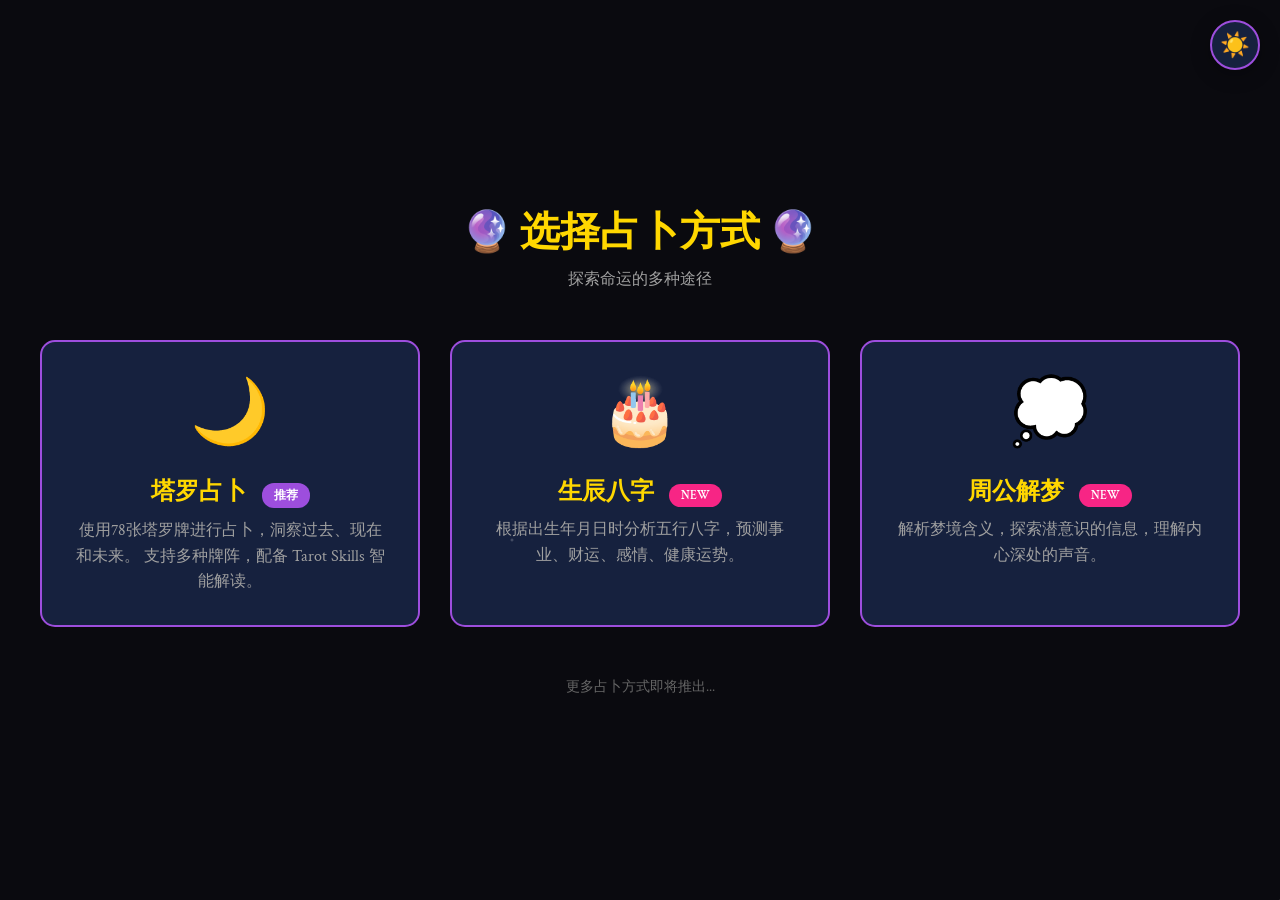
==== frontend/divination-selector.html @ 0aa402af "init code base" ====
<!DOCTYPE html>
<html lang="zh-CN">
<head>
  <meta charset="UTF-8">
  <meta name="viewport" content="width=device-width, initial-scale=1.0">
  <title>选择占卜方式 - AI 占卜系统</title>
  <link rel="stylesheet" href="css/variables.css">
  <link rel="stylesheet" href="css/base.css">
  <link rel="stylesheet" href="css/themes.css">
  <style>
    .selector-container {
      min-height: 100vh;
      display: flex;
      flex-direction: column;
      align-items: center;
      justify-content: center;
      padding: 40px 20px;
    }
    
    .selector-title {
      font-size: 2.5rem;
      color: var(--color-gold);
      margin-bottom: 10px;
      text-align: center;
    }
    
    .selector-subtitle {
      color: var(--color-text-secondary);
      margin-bottom: 50px;
      text-align: center;
    }
    
    .divination-grid {
      display: grid;
      grid-template-columns: repeat(auto-fit, minmax(300px, 1fr));
      gap: 30px;
      max-width: 1200px;
      width: 100%;
    }
    
    .divination-card {
      background: var(--color-bg-card);
      border: 2px solid var(--color-accent-primary);
      border-radius: 15px;
      padding: 30px;
      cursor: pointer;
      transition: all var(--transition-normal);
      text-decoration: none;
      color: inherit;
      display: block;
    }
    
    .divination-card:hover {
      transform: translateY(-10px);
      box-shadow: var(--shadow-glow);
      border-color: var(--color-gold);
    }
    
    .divination-icon {
      font-size: 4rem;
      margin-bottom: 20px;
      text-align: center;
    }
    
    .divination-name {
      font-size: 1.5rem;
      font-weight: 600;
      color: var(--color-gold);
      margin-bottom: 10px;
      text-align: center;
    }
    
    .divination-desc {
      color: var(--color-text-secondary);
      line-height: 1.6;
      text-align: center;
    }
    
    .badge {
      display: inline-block;
      background: var(--color-accent-primary);
      color: white;
      padding: 4px 12px;
      border-radius: 12px;
      font-size: 0.75rem;
      margin-left: 10px;
    }
  </style>
</head>
<body>
  <!-- 主题切换按钮 -->
  <button class="theme-toggle" id="theme-toggle" title="切换主题">☀️</button>

  <div class="selector-container">
    <h1 class="selector-title">🔮 选择占卜方式 🔮</h1>
    <p class="selector-subtitle">探索命运的多种途径</p>

    <div class="divination-grid">
      <a href="index.html" class="divination-card">
        <div class="divination-icon">🌙</div>
        <h2 class="divination-name">
          塔罗占卜
          <span class="badge">推荐</span>
        </h2>
        <p class="divination-desc">
          使用78张塔罗牌进行占卜，洞察过去、现在和未来。
          支持多种牌阵，配备 Tarot Skills 智能解读。
        </p>
      </a>

      <a href="birthday.html" class="divination-card">
        <div class="divination-icon">🎂</div>
        <h2 class="divination-name">
          生辰八字
          <span class="badge" style="background: var(--color-accent-secondary);">NEW</span>
        </h2>
        <p class="divination-desc">
          根据出生年月日时分析五行八字，预测事业、财运、感情、健康运势。
        </p>
      </a>

      <a href="dream.html" class="divination-card">
        <div class="divination-icon">💭</div>
        <h2 class="divination-name">
          周公解梦
          <span class="badge" style="background: var(--color-accent-secondary);">NEW</span>
        </h2>
        <p class="divination-desc">
          解析梦境含义，探索潜意识的信息，理解内心深处的声音。
        </p>
      </a>
    </div>

    <p style="margin-top: 50px; color: var(--color-text-muted); font-size: 0.9rem;">
      更多占卜方式即将推出...
    </p>
  </div>

  <script type="module">
    import { initTheme, toggleTheme } from './js/utils/theme.js';
    
    // 初始化主题
    initTheme();
    
    // 主题切换
    document.getElementById('theme-toggle').addEventListener('click', toggleTheme);
  </script>
</body>
</html>
---- frontend/css/variables.css ----
/* CSS 变量定义 */
:root {
  /* 神秘塔罗主题 */
  --color-bg-primary: #0a0a0f;
  --color-bg-secondary: #1a1a2e;
  --color-bg-card: #16213e;
  
  --color-accent-primary: #9d4edd;    /* 紫色 - 神秘 */
  --color-accent-secondary: #f72585;  /* 品红 - 能量 */
  --color-gold: #ffd700;              /* 金色 - 强调 */
  --color-silver: #c0c0c0;            /* 银色 - 次级 */
  
  --color-text-primary: #e0e0e0;
  --color-text-secondary: #a0a0a0;
  --color-text-muted: #666;
  
  /* 动画参数 */
  --transition-fast: 0.2s ease;
  --transition-normal: 0.4s ease;
  --transition-slow: 0.8s ease;
  
  /* 阴影 */
  --shadow-glow: 0 0 20px rgba(157, 78, 221, 0.5);
  --shadow-card: 0 4px 20px rgba(0, 0, 0, 0.3);
  
  /* 字体 */
  --font-display: 'Cinzel', serif;
  --font-body: 'Crimson Text', serif;
}
---- frontend/css/base.css ----
/* 基础样式 */
@import url('https://fonts.googleapis.com/css2?family=Cinzel:wght@400;600;700&family=Crimson+Text:ital,wght@0,400;0,600;1,400&display=swap');

* {
  margin: 0;
  padding: 0;
  box-sizing: border-box;
}

body {
  font-family: var(--font-body);
  background: var(--color-bg-primary);
  color: var(--color-text-primary);
  min-height: 100vh;
  position: relative;
  overflow-x: hidden;
}

/* 星空背景 */
body::before {
  content: '';
  position: fixed;
  top: 0;
  left: 0;
  width: 100%;
  height: 100%;
  background-image: 
    radial-gradient(2px 2px at 20% 30%, white, transparent),
    radial-gradient(2px 2px at 60% 70%, white, transparent),
    radial-gradient(1px 1px at 50% 50%, white, transparent),
    radial-gradient(1px 1px at 80% 10%, white, transparent),
    radial-gradient(2px 2px at 90% 60%, white, transparent),
    radial-gradient(1px 1px at 33% 80%, white, transparent);
  background-size: 200% 200%;
  background-position: 0% 0%;
  opacity: 0.3;
  pointer-events: none;
  z-index: 0;
  animation: stars 200s linear infinite;
}

@keyframes stars {
  from { background-position: 0% 0%; }
  to { background-position: 100% 100%; }
}

/* 滚动条样式 */
::-webkit-scrollbar {
  width: 8px;
  height: 8px;
}

::-webkit-scrollbar-track {
  background: var(--color-bg-secondary);
}

::-webkit-scrollbar-thumb {
  background: var(--color-accent-primary);
  border-radius: 4px;
}

::-webkit-scrollbar-thumb:hover {
  background: var(--color-accent-secondary);
}
---- frontend/css/themes.css ----
/* 主题切换样式 */

/* 亮色主题 */
body.light-theme {
  --color-bg-primary: #f5f5f7;
  --color-bg-secondary: #ffffff;
  --color-bg-card: #f9f9fb;
  
  --color-accent-primary: #7c3aed;
  --color-accent-secondary: #db2777;
  --color-gold: #f59e0b;
  --color-silver: #6b7280;
  
  --color-text-primary: #1f2937;
  --color-text-secondary: #4b5563;
  --color-text-muted: #9ca3af;
  
  --shadow-glow: 0 0 20px rgba(124, 58, 237, 0.3);
  --shadow-card: 0 4px 20px rgba(0, 0, 0, 0.1);
}

/* 亮色主题 - 星空背景调整 */
body.light-theme::before {
  background-image: 
    radial-gradient(2px 2px at 20% 30%, #9ca3af, transparent),
    radial-gradient(2px 2px at 60% 70%, #9ca3af, transparent),
    radial-gradient(1px 1px at 50% 50%, #9ca3af, transparent),
    radial-gradient(1px 1px at 80% 10%, #9ca3af, transparent),
    radial-gradient(2px 2px at 90% 60%, #9ca3af, transparent),
    radial-gradient(1px 1px at 33% 80%, #9ca3af, transparent);
  opacity: 0.15;
}

/* 主题切换按钮 */
.theme-toggle {
  position: fixed;
  top: 20px;
  right: 20px;
  z-index: 1000;
  background: var(--color-bg-card);
  border: 2px solid var(--color-accent-primary);
  border-radius: 50%;
  width: 50px;
  height: 50px;
  display: flex;
  align-items: center;
  justify-content: center;
  cursor: pointer;
  font-size: 1.5rem;
  transition: all var(--transition-normal);
  box-shadow: var(--shadow-card);
}

.theme-toggle:hover {
  transform: scale(1.1) rotate(15deg);
  box-shadow: var(--shadow-glow);
}

.theme-toggle:active {
  transform: scale(0.95);
}

/* 主题切换动画 */
body.theme-transitioning * {
  transition: background-color 0.3s ease, color 0.3s ease, border-color 0.3s ease !important;
}
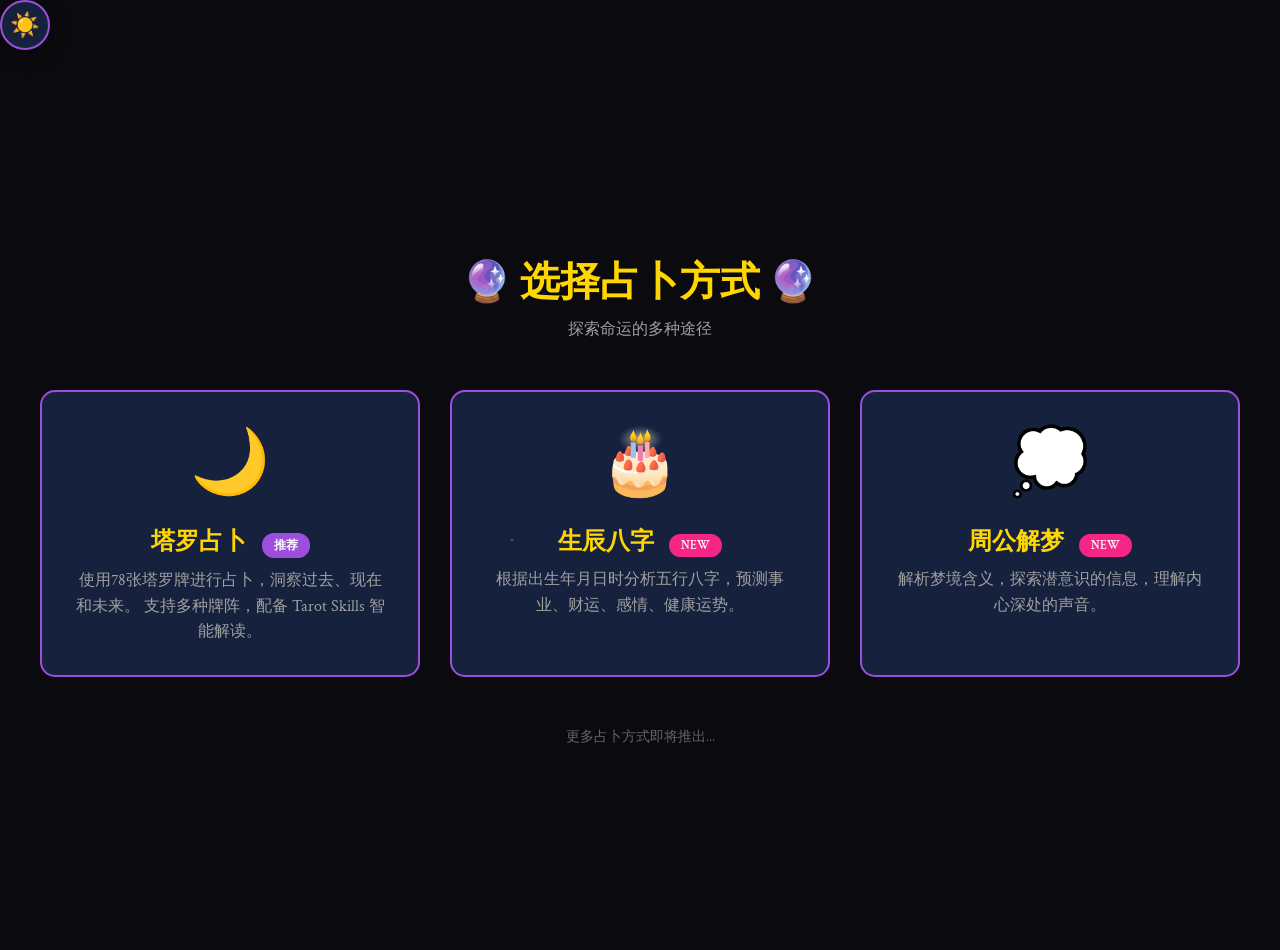
==== commit a781dd33: "Add favicon link to HTML files for improved branding" ====
--- a/frontend/divination-selector.html
+++ b/frontend/divination-selector.html
@@ -4,6 +4,7 @@
   <meta charset="UTF-8">
   <meta name="viewport" content="width=device-width, initial-scale=1.0">
   <title>选择占卜方式 - AI 占卜系统</title>
+  <link rel="icon" type="image/svg+xml" href="favicon.svg">
   <link rel="stylesheet" href="css/variables.css">
   <link rel="stylesheet" href="css/base.css">
   <link rel="stylesheet" href="css/themes.css">
--- a/frontend/css/themes.css
+++ b/frontend/css/themes.css
@@ -31,12 +31,19 @@
   opacity: 0.15;
 }
 
-/* 主题切换按钮 */
-.theme-toggle {
+.top-actions {
   position: fixed;
   top: 20px;
   right: 20px;
   z-index: 1000;
+  display: flex;
+  flex-direction: row;
+  align-items: center;
+  gap: 12px;
+}
+
+/* 主题切换按钮 */
+.theme-toggle {
   background: var(--color-bg-card);
   border: 2px solid var(--color-accent-primary);
   border-radius: 50%;
